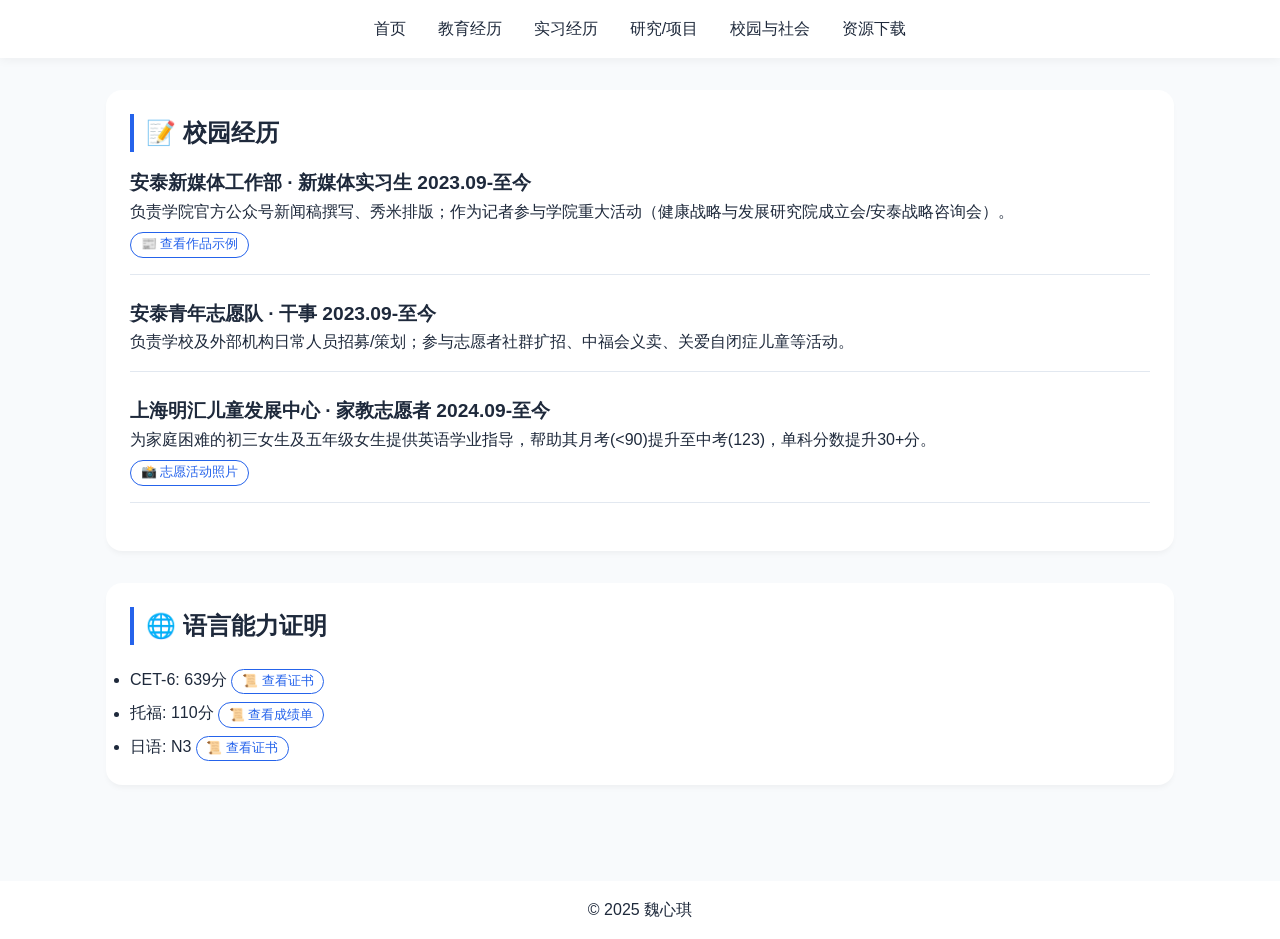
==== campus.html @ 8b666510 "Add files via upload" ====
<!DOCTYPE html>
<html lang="zh-CN">
<head>
    <meta charset="UTF-8">
    <meta name="viewport" content="width=device-width, initial-scale=1.0">
    <title>校园与社会 - 魏心琪</title>
    <link rel="stylesheet" href="css/style.css">
</head>
<body>
    <header>
        <nav>
            <ul>
                <li><a href="index.html">首页</a></li>
                <li><a href="education.html">教育经历</a></li>
                <li><a href="internships.html">实习经历</a></li>
                <li><a href="projects.html">研究/项目</a></li>
                <li><a href="campus.html">校园与社会</a></li>
                <li><a href="resources.html">资源下载</a></li>
            </ul>
        </nav>
    </header>
    <main>
        <section>
            <h2>📝 校园经历</h2>
            <div class="campus-item">
                <h3>安泰新媒体工作部 · 新媒体实习生 <span>2023.09-至今</span></h3>
                <p>负责学院官方公众号新闻稿撰写、秀米排版；作为记者参与学院重大活动（健康战略与发展研究院成立会/安泰战略咨询会）。</p>
                <button class="proof-btn" data-src="images/campus/news_sample.jpg">📰 查看作品示例</button>
            </div>
            <div class="campus-item">
                <h3>安泰青年志愿队 · 干事 <span>2023.09-至今</span></h3>
                <p>负责学校及外部机构日常人员招募/策划；参与志愿者社群扩招、中福会义卖、关爱自闭症儿童等活动。</p>
            </div>
            <div class="campus-item">
                <h3>上海明汇儿童发展中心 · 家教志愿者 <span>2024.09-至今</span></h3>
                <p>为家庭困难的初三女生及五年级女生提供英语学业指导，帮助其月考(<90)提升至中考(123)，单科分数提升30+分。</p>
                <button class="proof-btn" data-src="images/campus/tutoring_photo.jpg">📸 志愿活动照片</button>
            </div>
        </section>

        <section>
            <h2>🌐 语言能力证明</h2>
            <ul>
                <li>CET-6: 639分 <button class="proof-btn" data-src="pdfs/certs/cet6.pdf">📜 查看证书</button></li>
                <li>托福: 110分 <button class="proof-btn" data-src="pdfs/certs/toefl.pdf">📜 查看成绩单</button></li>
                <li>日语: N3 <button class="proof-btn" data-src="pdfs/certs/jlpt_n3.pdf">📜 查看证书</button></li>
            </ul>
        </section>
    </main>
    <footer>
        <p>© 2025 魏心琪</p>
    </footer>
    <script src="js/main.js"></script>
    <div id="modal" class="modal"><span class="close">&times;</span><img class="modal-content" id="modal-img"></div>
</body>
</html>
---- css/style.css ----
/* 全局样式 */
* {
    margin: 0;
    padding: 0;
    box-sizing: border-box;
}
body {
    font-family: 'Segoe UI', Roboto, 'Helvetica Neue', sans-serif;
    line-height: 1.6;
    background-color: #f8fafc;
    color: #1e293b;
}
header {
    background-color: white;
    box-shadow: 0 2px 10px rgba(0,0,0,0.05);
    position: sticky;
    top: 0;
    z-index: 10;
}
nav ul {
    display: flex;
    justify-content: center;
    list-style: none;
    gap: 2rem;
    padding: 1rem 0;
    flex-wrap: wrap;
}
nav a {
    text-decoration: none;
    color: #1e293b;
    font-weight: 500;
}
nav a:hover { color: #2563eb; }
main {
    max-width: 1100px;
    margin: 0 auto;
    padding: 2rem 1rem;
}
section {
    background: white;
    border-radius: 1rem;
    padding: 1.5rem;
    margin-bottom: 2rem;
    box-shadow: 0 4px 6px -2px rgba(0,0,0,0.05);
}
h1 { font-size: 2rem; color: #0f172a; }
h2 { font-size: 1.5rem; border-left: 4px solid #2563eb; padding-left: 0.75rem; margin-bottom: 1rem; }
h3 { font-size: 1.2rem; margin-top: 0.5rem; }
.btn {
    display: inline-block;
    background-color: #2563eb;
    color: white;
    padding: 0.5rem 1rem;
    border-radius: 2rem;
    text-decoration: none;
    margin-top: 0.5rem;
}
.hero-photo img {
    width: 150px;
    height: 150px;
    object-fit: cover;
    border-radius: 50%;
    border: 3px solid #2563eb;
}
#hero {
    display: flex;
    justify-content: space-between;
    align-items: center;
    flex-wrap: wrap;
    gap: 1rem;
}
.course-tag {
    display: inline-block;
    background-color: #e2e8f0;
    border-radius: 2rem;
    padding: 0.2rem 0.8rem;
    margin: 0.2rem;
    font-size: 0.9rem;
}
.internship, .project, .campus-item {
    margin-bottom: 1.5rem;
    padding-bottom: 1rem;
    border-bottom: 1px solid #e2e8f0;
}
.proof-btn {
    background: none;
    border: 1px solid #2563eb;
    color: #2563eb;
    padding: 0.2rem 0.6rem;
    border-radius: 1rem;
    cursor: pointer;
    font-size: 0.8rem;
    margin-top: 0.5rem;
    margin-right: 0.5rem;
}
.proof-btn:hover {
    background-color: #2563eb;
    color: white;
}
/* 模态框 */
.modal {
    display: none;
    position: fixed;
    z-index: 100;
    left: 0;
    top: 0;
    width: 100%;
    height: 100%;
    background-color: rgba(0,0,0,0.8);
}
.modal-content {
    margin: auto;
    display: block;
    max-width: 90%;
    max-height: 90%;
    position: absolute;
    top: 50%;
    left: 50%;
    transform: translate(-50%, -50%);
}
.close {
    position: absolute;
    top: 20px;
    right: 35px;
    color: white;
    font-size: 40px;
    cursor: pointer;
}
footer {
    text-align: center;
    padding: 1rem;
    background: white;
    margin-top: 2rem;
}
@media (max-width: 768px) {
    nav ul { gap: 1rem; }
    #hero { flex-direction: column; text-align: center; }
}
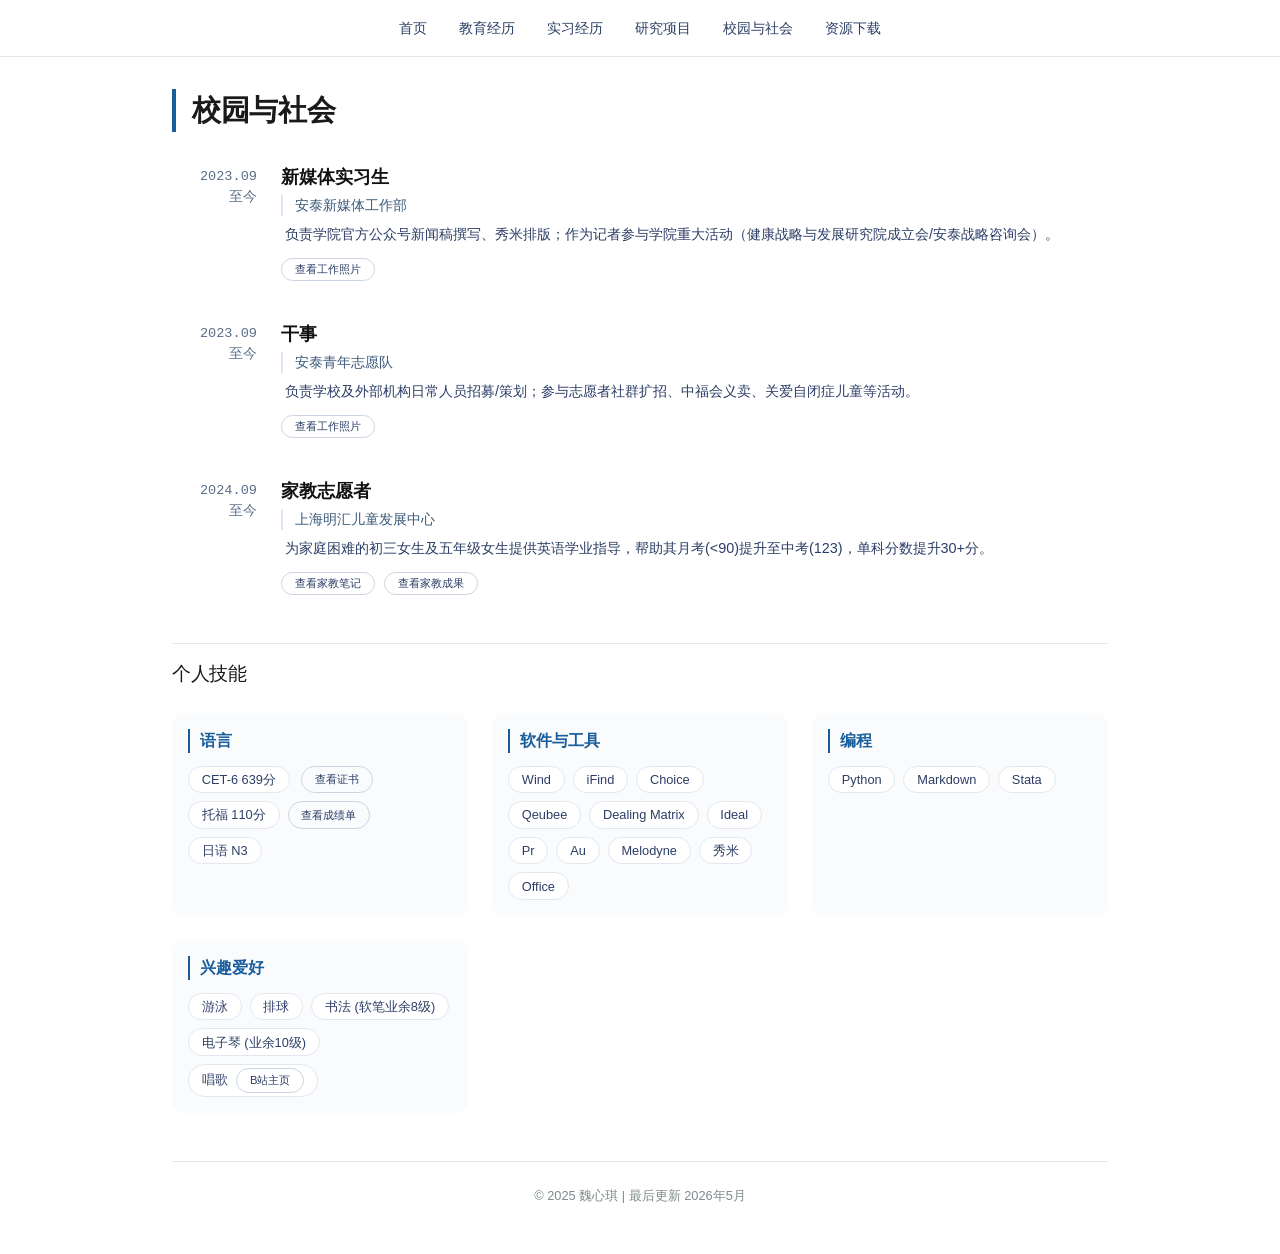
==== commit 9459e8ff: "Update campus.html" ====
--- a/campus.html
+++ b/campus.html
@@ -3,54 +3,368 @@
 <head>
     <meta charset="UTF-8">
     <meta name="viewport" content="width=device-width, initial-scale=1.0">
-    <title>校园与社会 - 魏心琪</title>
-    <link rel="stylesheet" href="css/style.css">
+    <title>校园与社会 · 魏心琪</title>
+    <style>
+        * {
+            margin: 0;
+            padding: 0;
+            box-sizing: border-box;
+        }
+
+        body {
+            background-color: #ffffff;
+            font-family: 'Inter', -apple-system, BlinkMacSystemFont, 'Segoe UI', Roboto, Helvetica, Arial, sans-serif;
+            color: #1a1a1a;
+            line-height: 1.5;
+        }
+
+        /* 导航栏 */
+        .navbar {
+            border-bottom: 1px solid #e2e8f0;
+            padding: 1rem 0;
+            margin-bottom: 1rem;
+        }
+        .nav-links {
+            display: flex;
+            justify-content: center;
+            gap: 2rem;
+            flex-wrap: wrap;
+            list-style: none;
+        }
+        .nav-links a {
+            text-decoration: none;
+            color: #2c3e66;
+            font-size: 0.9rem;
+            font-weight: 500;
+            transition: color 0.2s;
+        }
+        .nav-links a:hover {
+            color: #1a5d9c;
+        }
+
+        .container {
+            max-width: 1000px;
+            margin: 0 auto;
+            padding: 1rem 2rem 3rem 2rem;
+        }
+
+        .page-title {
+            font-size: 1.8rem;
+            font-weight: 600;
+            letter-spacing: -0.01em;
+            margin-bottom: 2rem;
+            border-left: 4px solid #1a5d9c;
+            padding-left: 1rem;
+        }
+
+        /* 校园经历条目（无时间轴装饰） */
+        .campus-item {
+            display: flex;
+            gap: 1.5rem;
+            margin-bottom: 2.5rem;
+        }
+        .campus-left {
+            flex-shrink: 0;
+            width: 85px;
+            text-align: right;
+            font-family: monospace;
+            font-size: 0.85rem;
+            color: #5a6e8a;
+            padding-top: 0.2rem;
+        }
+        .campus-right {
+            flex: 1;
+        }
+        .campus-title {
+            font-size: 1.1rem;
+            font-weight: 600;
+            color: #111;
+            margin-bottom: 0.25rem;
+        }
+        .campus-org {
+            font-size: 0.9rem;
+            color: #3a5a7a;
+            margin-bottom: 0.5rem;
+            border-left: 2px solid #dce5f0;
+            padding-left: 0.75rem;
+        }
+        .campus-description {
+            margin: 0.5rem 0 0.75rem 0;
+            padding-left: 0.25rem;
+        }
+        .campus-description p {
+            margin-bottom: 0.4rem;
+            font-size: 0.9rem;
+            color: #2c3e66;
+            line-height: 1.5;
+        }
+        .btn-group {
+            display: flex;
+            flex-wrap: wrap;
+            gap: 0.6rem;
+            margin-top: 0.5rem;
+        }
+        .doc-btn {
+            font-size: 0.7rem;
+            background: none;
+            border: 1px solid #cbd5e1;
+            padding: 0.2rem 0.8rem;
+            border-radius: 20px;
+            cursor: pointer;
+            color: #2c3e66;
+            text-decoration: none;
+            display: inline-block;
+            transition: 0.2s;
+        }
+        .doc-btn:hover {
+            background: #f0f2f5;
+        }
+
+        /* 个人技能区域 */
+        .skills-section {
+            margin-top: 3rem;
+            padding-top: 1rem;
+            border-top: 1px solid #e2e8f0;
+        }
+        .skills-title {
+            font-size: 1.2rem;
+            font-weight: 500;
+            margin-bottom: 1.5rem;
+            letter-spacing: -0.3px;
+        }
+        .skills-grid {
+            display: grid;
+            grid-template-columns: repeat(auto-fill, minmax(280px, 1fr));
+            gap: 1.5rem;
+        }
+        .skill-category {
+            background: #fafbfc;
+            padding: 1rem;
+            border-radius: 12px;
+        }
+        .skill-category h3 {
+            font-size: 1rem;
+            font-weight: 600;
+            margin-bottom: 0.8rem;
+            color: #1a5d9c;
+            border-left: 2px solid #1a5d9c;
+            padding-left: 0.6rem;
+        }
+        .skill-items {
+            display: flex;
+            flex-wrap: wrap;
+            gap: 0.5rem;
+        }
+        .skill-tag {
+            background: #ffffff;
+            border: 1px solid #e2e8f0;
+            padding: 0.2rem 0.8rem;
+            border-radius: 30px;
+            font-size: 0.8rem;
+            color: #2c3e66;
+        }
+        .inline-buttons {
+            display: inline-flex;
+            gap: 0.3rem;
+            margin-left: 0.5rem;
+            vertical-align: middle;
+        }
+
+        footer {
+            border-top: 1px solid #e2e8f0;
+            margin-top: 3rem;
+            padding-top: 1.5rem;
+            text-align: center;
+            font-size: 0.8rem;
+            color: #7f8c8d;
+        }
+
+        @media (max-width: 700px) {
+            .container { padding: 1rem 1rem 2rem 1rem; }
+            .campus-left { width: 65px; font-size: 0.7rem; }
+            .campus-title { font-size: 1rem; }
+            .skills-grid { grid-template-columns: 1fr; }
+            .nav-links { gap: 1rem; }
+        }
+    </style>
 </head>
 <body>
-    <header>
-        <nav>
-            <ul>
+    <div class="navbar">
+        <div class="container" style="padding-top: 0; padding-bottom: 0;">
+            <ul class="nav-links">
                 <li><a href="index.html">首页</a></li>
                 <li><a href="education.html">教育经历</a></li>
                 <li><a href="internships.html">实习经历</a></li>
-                <li><a href="projects.html">研究/项目</a></li>
+                <li><a href="projects.html">研究项目</a></li>
                 <li><a href="campus.html">校园与社会</a></li>
                 <li><a href="resources.html">资源下载</a></li>
             </ul>
-        </nav>
-    </header>
-    <main>
-        <section>
-            <h2>📝 校园经历</h2>
-            <div class="campus-item">
-                <h3>安泰新媒体工作部 · 新媒体实习生 <span>2023.09-至今</span></h3>
-                <p>负责学院官方公众号新闻稿撰写、秀米排版；作为记者参与学院重大活动（健康战略与发展研究院成立会/安泰战略咨询会）。</p>
-                <button class="proof-btn" data-src="images/campus/news_sample.jpg">📰 查看作品示例</button>
+        </div>
+    </div>
+
+    <div class="container">
+        <div class="page-title">校园与社会</div>
+
+        <!-- 新媒体工作部 -->
+        <div class="campus-item">
+            <div class="campus-left">2023.09<br>至今</div>
+            <div class="campus-right">
+                <div class="campus-title">新媒体实习生</div>
+                <div class="campus-org">安泰新媒体工作部</div>
+                <div class="campus-description">
+                    <p>负责学院官方公众号新闻稿撰写、秀米排版；作为记者参与学院重大活动（健康战略与发展研究院成立会/安泰战略咨询会）。</p>
+                </div>
+                <div class="btn-group">
+                    <button class="doc-btn" data-src="images/campus/news_sample.jpg">查看工作照片</button>
+                </div>
             </div>
-            <div class="campus-item">
-                <h3>安泰青年志愿队 · 干事 <span>2023.09-至今</span></h3>
-                <p>负责学校及外部机构日常人员招募/策划；参与志愿者社群扩招、中福会义卖、关爱自闭症儿童等活动。</p>
+        </div>
+
+        <!-- 安泰青年志愿队 -->
+        <div class="campus-item">
+            <div class="campus-left">2023.09<br>至今</div>
+            <div class="campus-right">
+                <div class="campus-title">干事</div>
+                <div class="campus-org">安泰青年志愿队</div>
+                <div class="campus-description">
+                    <p>负责学校及外部机构日常人员招募/策划；参与志愿者社群扩招、中福会义卖、关爱自闭症儿童等活动。</p>
+                </div>
+                <div class="btn-group">
+                    <button class="doc-btn" data-src="images/campus/volunteer.jpg">查看工作照片</button>
+                </div>
             </div>
-            <div class="campus-item">
-                <h3>上海明汇儿童发展中心 · 家教志愿者 <span>2024.09-至今</span></h3>
-                <p>为家庭困难的初三女生及五年级女生提供英语学业指导，帮助其月考(<90)提升至中考(123)，单科分数提升30+分。</p>
-                <button class="proof-btn" data-src="images/campus/tutoring_photo.jpg">📸 志愿活动照片</button>
+        </div>
+
+        <!-- 家教志愿者 -->
+        <div class="campus-item">
+            <div class="campus-left">2024.09<br>至今</div>
+            <div class="campus-right">
+                <div class="campus-title">家教志愿者</div>
+                <div class="campus-org">上海明汇儿童发展中心</div>
+                <div class="campus-description">
+                    <p>为家庭困难的初三女生及五年级女生提供英语学业指导，帮助其月考(&lt;90)提升至中考(123)，单科分数提升30+分。</p>
+                </div>
+                <div class="btn-group">
+                    <button class="doc-btn" data-src="pdfs/tutoring_notes.pdf">查看家教笔记</button>
+                    <button class="doc-btn" data-src="images/campus/tutoring_result.jpg">查看家教成果</button>
+                </div>
             </div>
-        </section>
-
-        <section>
-            <h2>🌐 语言能力证明</h2>
-            <ul>
-                <li>CET-6: 639分 <button class="proof-btn" data-src="pdfs/certs/cet6.pdf">📜 查看证书</button></li>
-                <li>托福: 110分 <button class="proof-btn" data-src="pdfs/certs/toefl.pdf">📜 查看成绩单</button></li>
-                <li>日语: N3 <button class="proof-btn" data-src="pdfs/certs/jlpt_n3.pdf">📜 查看证书</button></li>
-            </ul>
-        </section>
-    </main>
-    <footer>
-        <p>© 2025 魏心琪</p>
-    </footer>
-    <script src="js/main.js"></script>
-    <div id="modal" class="modal"><span class="close">&times;</span><img class="modal-content" id="modal-img"></div>
+        </div>
+
+        <!-- 个人技能 -->
+        <div class="skills-section">
+            <div class="skills-title">个人技能</div>
+            <div class="skills-grid">
+                <!-- 语言技能 -->
+                <div class="skill-category">
+                    <h3>语言</h3>
+                    <div class="skill-items">
+                        <span class="skill-tag">CET-6 639分</span>
+                        <button class="doc-btn" data-src="pdfs/certs/cet6.pdf" style="margin-left: 0.2rem;">查看证书</button>
+                        <span class="skill-tag">托福 110分</span>
+                        <button class="doc-btn" data-src="pdfs/certs/toefl.pdf">查看成绩单</button>
+                        <br>
+                        <span class="skill-tag">日语 N3</span>
+                    </div>
+                </div>
+                <!-- 软件技能 -->
+                <div class="skill-category">
+                    <h3>软件与工具</h3>
+                    <div class="skill-items">
+                        <span class="skill-tag">Wind</span>
+                        <span class="skill-tag">iFind</span>
+                        <span class="skill-tag">Choice</span>
+                        <span class="skill-tag">Qeubee</span>
+                        <span class="skill-tag">Dealing Matrix</span>
+                        <span class="skill-tag">Ideal</span>
+                        <span class="skill-tag">Pr</span>
+                        <span class="skill-tag">Au</span>
+                        <span class="skill-tag">Melodyne</span>
+                        <span class="skill-tag">秀米</span>
+                        <span class="skill-tag">Office</span>
+                    </div>
+                </div>
+                <!-- 编程语言 -->
+                <div class="skill-category">
+                    <h3>编程</h3>
+                    <div class="skill-items">
+                        <span class="skill-tag">Python</span>
+                        <span class="skill-tag">Markdown</span>
+                        <span class="skill-tag">Stata</span>
+                    </div>
+                </div>
+                <!-- 兴趣爱好（含B站链接） -->
+                <div class="skill-category">
+                    <h3>兴趣爱好</h3>
+                    <div class="skill-items">
+                        <span class="skill-tag">游泳</span>
+                        <span class="skill-tag">排球</span>
+                        <span class="skill-tag">书法 (软笔业余8级)</span>
+                        <span class="skill-tag">电子琴 (业余10级)</span>
+                        <span class="skill-tag">
+                            唱歌
+                            <a href="https://space.bilibili.com/177241015" target="_blank" class="doc-btn" style="margin-left: 0.3rem;">B站主页</a>
+                        </span>
+                    </div>
+                </div>
+            </div>
+        </div>
+
+        <footer>
+            © 2025 魏心琪 | 最后更新 2026年5月
+        </footer>
+    </div>
+
+    <!-- 模态框（查看图片/PDF） -->
+    <div id="modal" style="display:none; position:fixed; z-index:1000; left:0; top:0; width:100%; height:100%; background:rgba(0,0,0,0.8); justify-content:center; align-items:center;">
+        <span id="modal-close" style="position:absolute; top:20px; right:35px; color:white; font-size:40px; cursor:pointer;">&times;</span>
+        <iframe id="modal-pdf" style="width:90%; height:90%; background:white;" frameborder="0"></iframe>
+        <img id="modal-img" style="max-width:90%; max-height:90%; display:none; margin:auto;">
+    </div>
+
+    <script>
+        const modal = document.getElementById('modal');
+        const modalPdf = document.getElementById('modal-pdf');
+        const modalImg = document.getElementById('modal-img');
+        const closeBtn = document.getElementById('modal-close');
+
+        function openFile(src) {
+            if (src.toLowerCase().endsWith('.pdf')) {
+                modalPdf.style.display = 'block';
+                modalImg.style.display = 'none';
+                modalPdf.src = src;
+                modal.style.display = 'flex';
+            } else {
+                modalPdf.style.display = 'none';
+                modalImg.style.display = 'block';
+                modalImg.src = src;
+                modal.style.display = 'flex';
+            }
+        }
+
+        document.querySelectorAll('.doc-btn').forEach(btn => {
+            btn.addEventListener('click', function(e) {
+                const src = this.getAttribute('data-src');
+                if (src) {
+                    openFile(src);
+                } else {
+                    alert('文件暂未上传');
+                }
+            });
+        });
+
+        closeBtn.onclick = () => {
+            modal.style.display = 'none';
+            modalPdf.src = '';
+            modalImg.src = '';
+        };
+        window.onclick = (e) => {
+            if (e.target === modal) {
+                modal.style.display = 'none';
+                modalPdf.src = '';
+                modalImg.src = '';
+            }
+        };
+    </script>
 </body>
-</html>+</html>
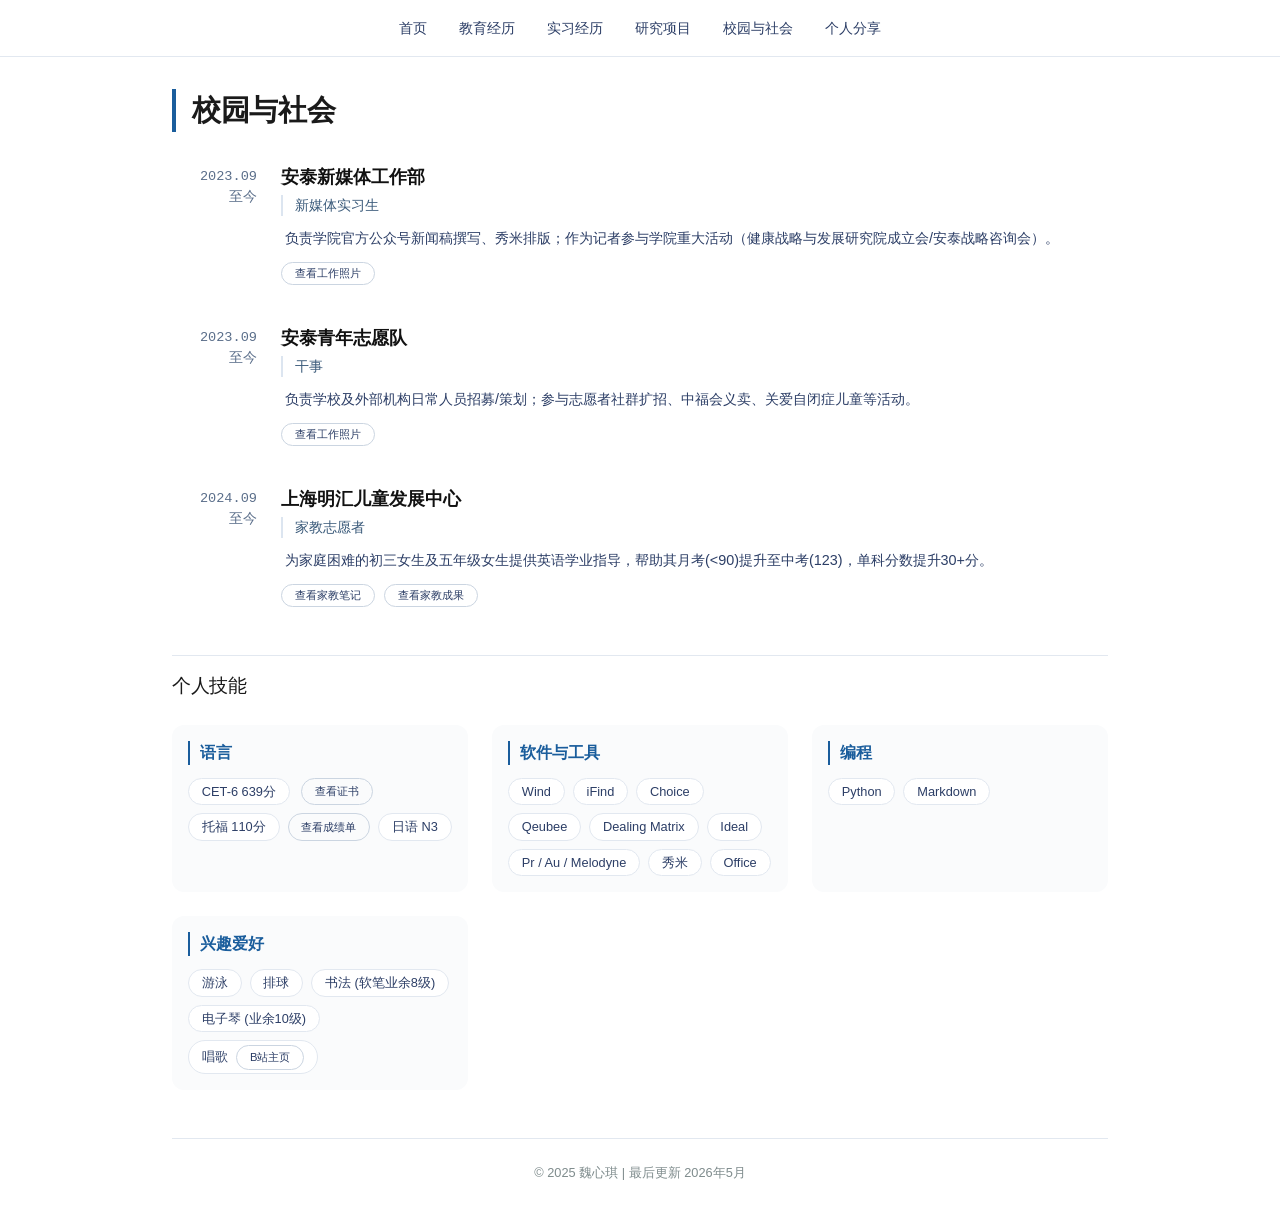
==== commit 9fbf9f23: "Update campus.html" ====
--- a/campus.html
+++ b/campus.html
@@ -57,7 +57,7 @@
             padding-left: 1rem;
         }
 
-        /* 校园经历条目（无时间轴装饰） */
+        /* 校园经历条目 */
         .campus-item {
             display: flex;
             gap: 1.5rem;
@@ -75,16 +75,18 @@
         .campus-right {
             flex: 1;
         }
-        .campus-title {
+        /* 组织名称（第一行，大） */
+        .campus-org {
             font-size: 1.1rem;
             font-weight: 600;
             color: #111;
             margin-bottom: 0.25rem;
         }
-        .campus-org {
+        /* 职位名称（第二行，小） */
+        .campus-title {
             font-size: 0.9rem;
             color: #3a5a7a;
-            margin-bottom: 0.5rem;
+            margin-bottom: 0.75rem;
             border-left: 2px solid #dce5f0;
             padding-left: 0.75rem;
         }
@@ -120,7 +122,7 @@
             background: #f0f2f5;
         }
 
-        /* 个人技能区域 */
+        /* 个人技能区域（与之前相同） */
         .skills-section {
             margin-top: 3rem;
             padding-top: 1rem;
@@ -182,7 +184,8 @@
         @media (max-width: 700px) {
             .container { padding: 1rem 1rem 2rem 1rem; }
             .campus-left { width: 65px; font-size: 0.7rem; }
-            .campus-title { font-size: 1rem; }
+            .campus-org { font-size: 1rem; }
+            .campus-title { font-size: 0.85rem; }
             .skills-grid { grid-template-columns: 1fr; }
             .nav-links { gap: 1rem; }
         }
@@ -197,7 +200,7 @@
                 <li><a href="internships.html">实习经历</a></li>
                 <li><a href="projects.html">研究项目</a></li>
                 <li><a href="campus.html">校园与社会</a></li>
-                <li><a href="resources.html">资源下载</a></li>
+                <li><a href="resources.html">个人分享</a></li>
             </ul>
         </div>
     </div>
@@ -205,12 +208,12 @@
     <div class="container">
         <div class="page-title">校园与社会</div>
 
-        <!-- 新媒体工作部 -->
+        <!-- 安泰新媒体工作部 -->
         <div class="campus-item">
             <div class="campus-left">2023.09<br>至今</div>
             <div class="campus-right">
+                <div class="campus-org">安泰新媒体工作部</div>
                 <div class="campus-title">新媒体实习生</div>
-                <div class="campus-org">安泰新媒体工作部</div>
                 <div class="campus-description">
                     <p>负责学院官方公众号新闻稿撰写、秀米排版；作为记者参与学院重大活动（健康战略与发展研究院成立会/安泰战略咨询会）。</p>
                 </div>
@@ -224,8 +227,8 @@
         <div class="campus-item">
             <div class="campus-left">2023.09<br>至今</div>
             <div class="campus-right">
+                <div class="campus-org">安泰青年志愿队</div>
                 <div class="campus-title">干事</div>
-                <div class="campus-org">安泰青年志愿队</div>
                 <div class="campus-description">
                     <p>负责学校及外部机构日常人员招募/策划；参与志愿者社群扩招、中福会义卖、关爱自闭症儿童等活动。</p>
                 </div>
@@ -235,12 +238,12 @@
             </div>
         </div>
 
-        <!-- 家教志愿者 -->
+        <!-- 上海明汇儿童发展中心 -->
         <div class="campus-item">
             <div class="campus-left">2024.09<br>至今</div>
             <div class="campus-right">
+                <div class="campus-org">上海明汇儿童发展中心</div>
                 <div class="campus-title">家教志愿者</div>
-                <div class="campus-org">上海明汇儿童发展中心</div>
                 <div class="campus-description">
                     <p>为家庭困难的初三女生及五年级女生提供英语学业指导，帮助其月考(&lt;90)提升至中考(123)，单科分数提升30+分。</p>
                 </div>
@@ -251,11 +254,10 @@
             </div>
         </div>
 
-        <!-- 个人技能 -->
+        <!-- 个人技能区域（保持不变） -->
         <div class="skills-section">
             <div class="skills-title">个人技能</div>
             <div class="skills-grid">
-                <!-- 语言技能 -->
                 <div class="skill-category">
                     <h3>语言</h3>
                     <div class="skill-items">
@@ -263,11 +265,9 @@
                         <button class="doc-btn" data-src="pdfs/certs/cet6.pdf" style="margin-left: 0.2rem;">查看证书</button>
                         <span class="skill-tag">托福 110分</span>
                         <button class="doc-btn" data-src="pdfs/certs/toefl.pdf">查看成绩单</button>
-                        <br>
                         <span class="skill-tag">日语 N3</span>
                     </div>
                 </div>
-                <!-- 软件技能 -->
                 <div class="skill-category">
                     <h3>软件与工具</h3>
                     <div class="skill-items">
@@ -277,23 +277,18 @@
                         <span class="skill-tag">Qeubee</span>
                         <span class="skill-tag">Dealing Matrix</span>
                         <span class="skill-tag">Ideal</span>
-                        <span class="skill-tag">Pr</span>
-                        <span class="skill-tag">Au</span>
-                        <span class="skill-tag">Melodyne</span>
+                        <span class="skill-tag">Pr / Au / Melodyne</span>
                         <span class="skill-tag">秀米</span>
                         <span class="skill-tag">Office</span>
                     </div>
                 </div>
-                <!-- 编程语言 -->
                 <div class="skill-category">
                     <h3>编程</h3>
                     <div class="skill-items">
                         <span class="skill-tag">Python</span>
                         <span class="skill-tag">Markdown</span>
-                        <span class="skill-tag">Stata</span>
                     </div>
                 </div>
-                <!-- 兴趣爱好（含B站链接） -->
                 <div class="skill-category">
                     <h3>兴趣爱好</h3>
                     <div class="skill-items">
@@ -303,7 +298,7 @@
                         <span class="skill-tag">电子琴 (业余10级)</span>
                         <span class="skill-tag">
                             唱歌
-                            <a href="https://space.bilibili.com/177241015" target="_blank" class="doc-btn" style="margin-left: 0.3rem;">B站主页</a>
+                            <a href="https://space.bilibili.com/你的B站UID" target="_blank" class="doc-btn" style="margin-left: 0.3rem;">B站主页</a>
                         </span>
                     </div>
                 </div>
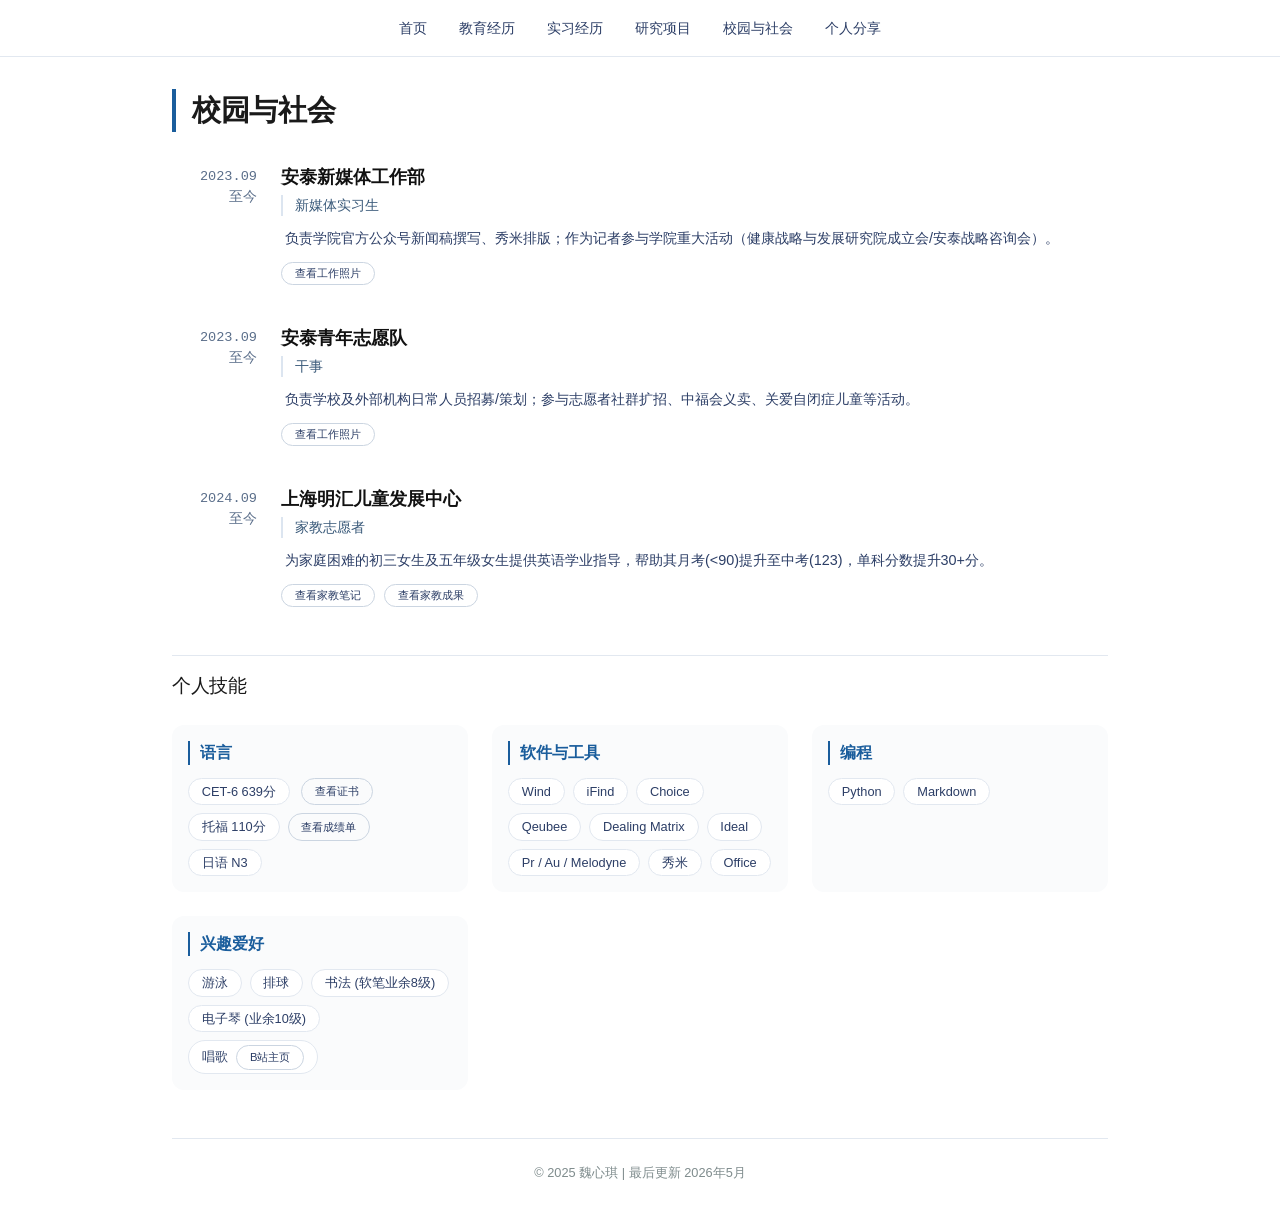
==== commit 300e015f: "Update campus.html" ====
--- a/campus.html
+++ b/campus.html
@@ -265,6 +265,7 @@
                         <button class="doc-btn" data-src="pdfs/certs/cet6.pdf" style="margin-left: 0.2rem;">查看证书</button>
                         <span class="skill-tag">托福 110分</span>
                         <button class="doc-btn" data-src="pdfs/certs/toefl.pdf">查看成绩单</button>
+                        <br>
                         <span class="skill-tag">日语 N3</span>
                     </div>
                 </div>
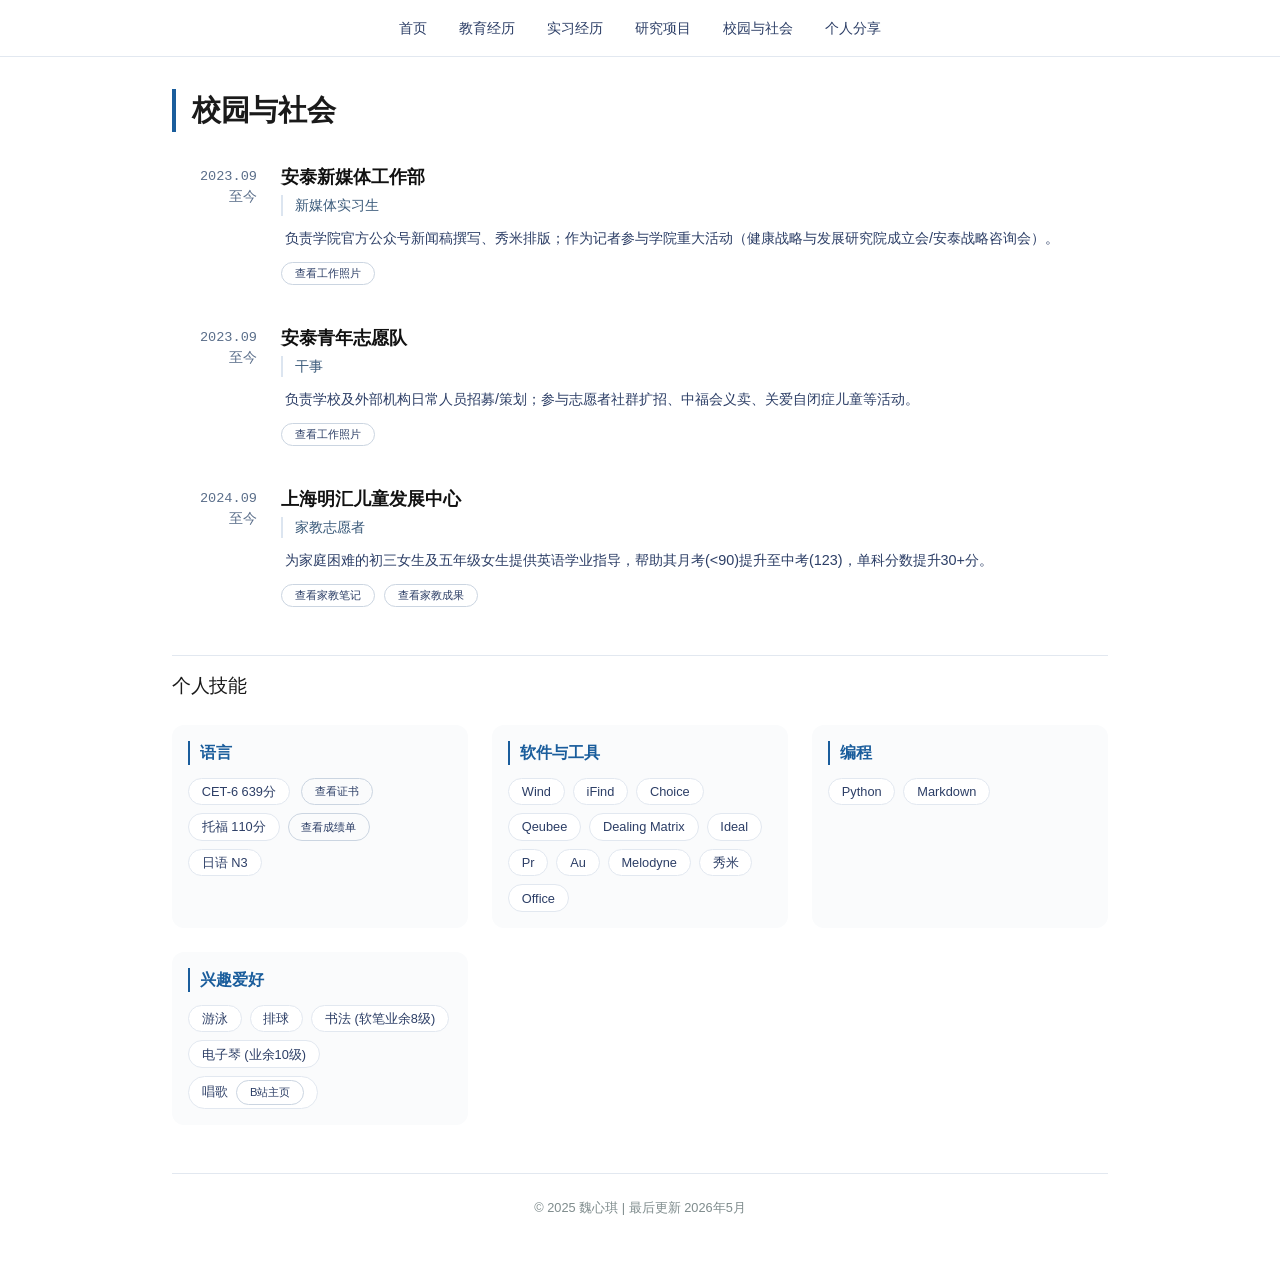
==== commit df7d85e5: "Update campus.html" ====
--- a/campus.html
+++ b/campus.html
@@ -278,7 +278,9 @@
                         <span class="skill-tag">Qeubee</span>
                         <span class="skill-tag">Dealing Matrix</span>
                         <span class="skill-tag">Ideal</span>
-                        <span class="skill-tag">Pr / Au / Melodyne</span>
+                        <span class="skill-tag">Pr</span>
+                        <span class="skill-tag">Au</span>
+                        <span class="skill-tag">Melodyne</span>
                         <span class="skill-tag">秀米</span>
                         <span class="skill-tag">Office</span>
                     </div>
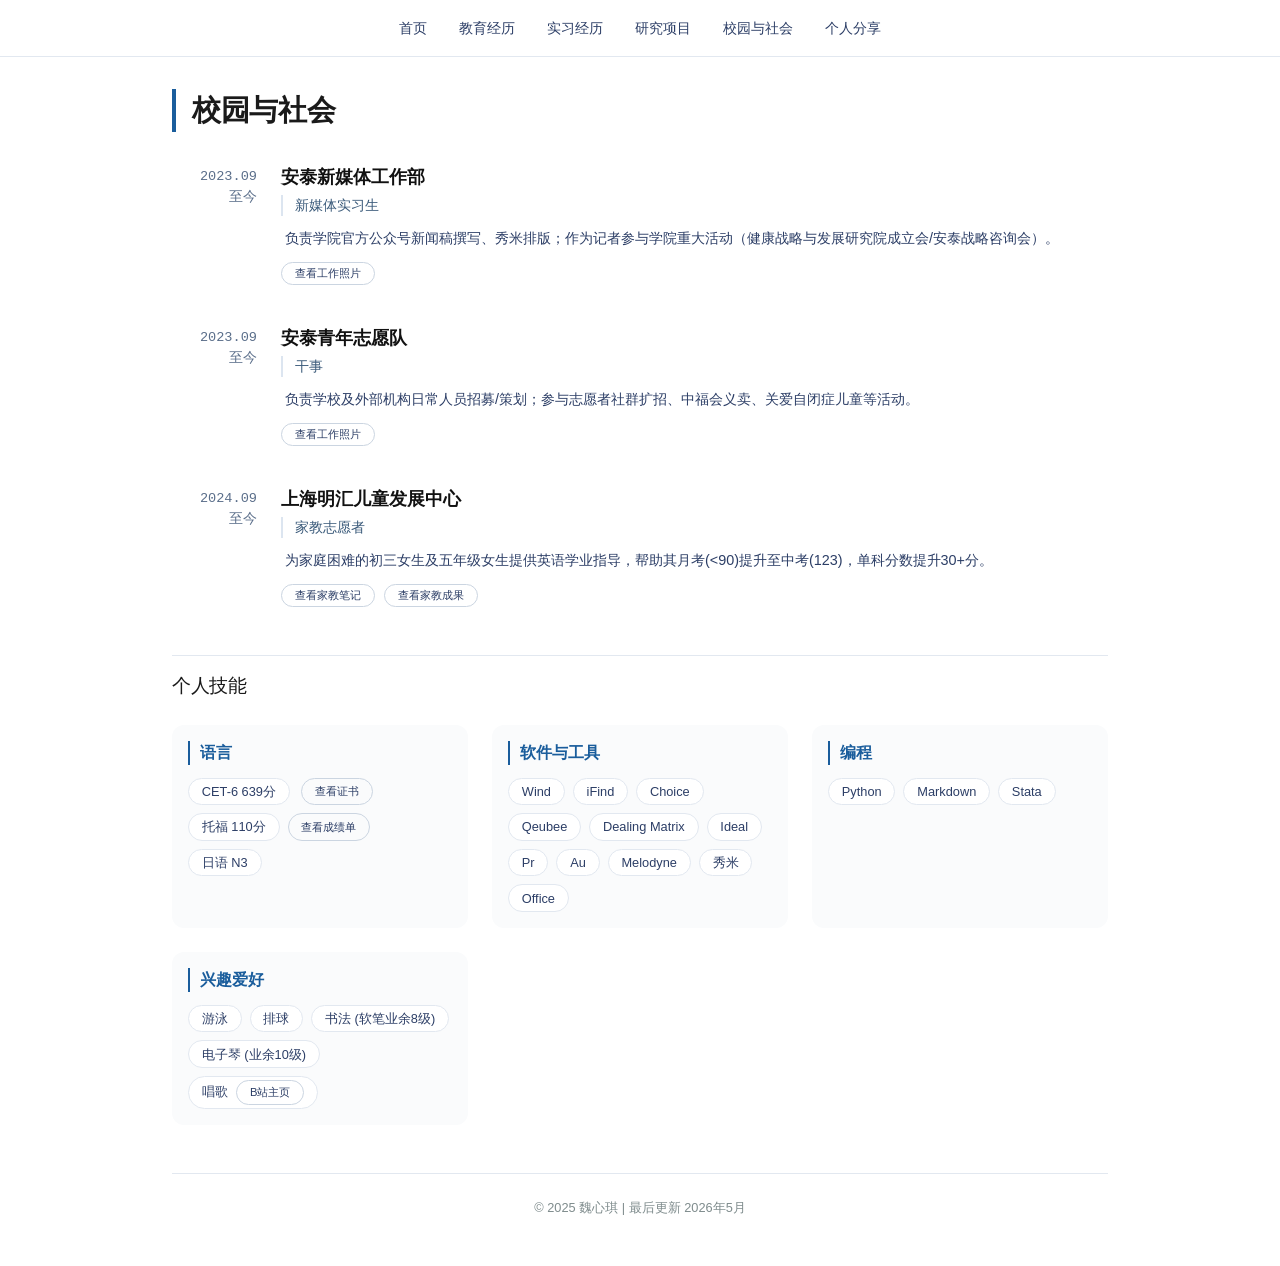
==== commit e490a6c3: "Update campus.html" ====
--- a/campus.html
+++ b/campus.html
@@ -290,6 +290,7 @@
                     <div class="skill-items">
                         <span class="skill-tag">Python</span>
                         <span class="skill-tag">Markdown</span>
+                        <span class="skill-tag">Stata</span>
                     </div>
                 </div>
                 <div class="skill-category">
